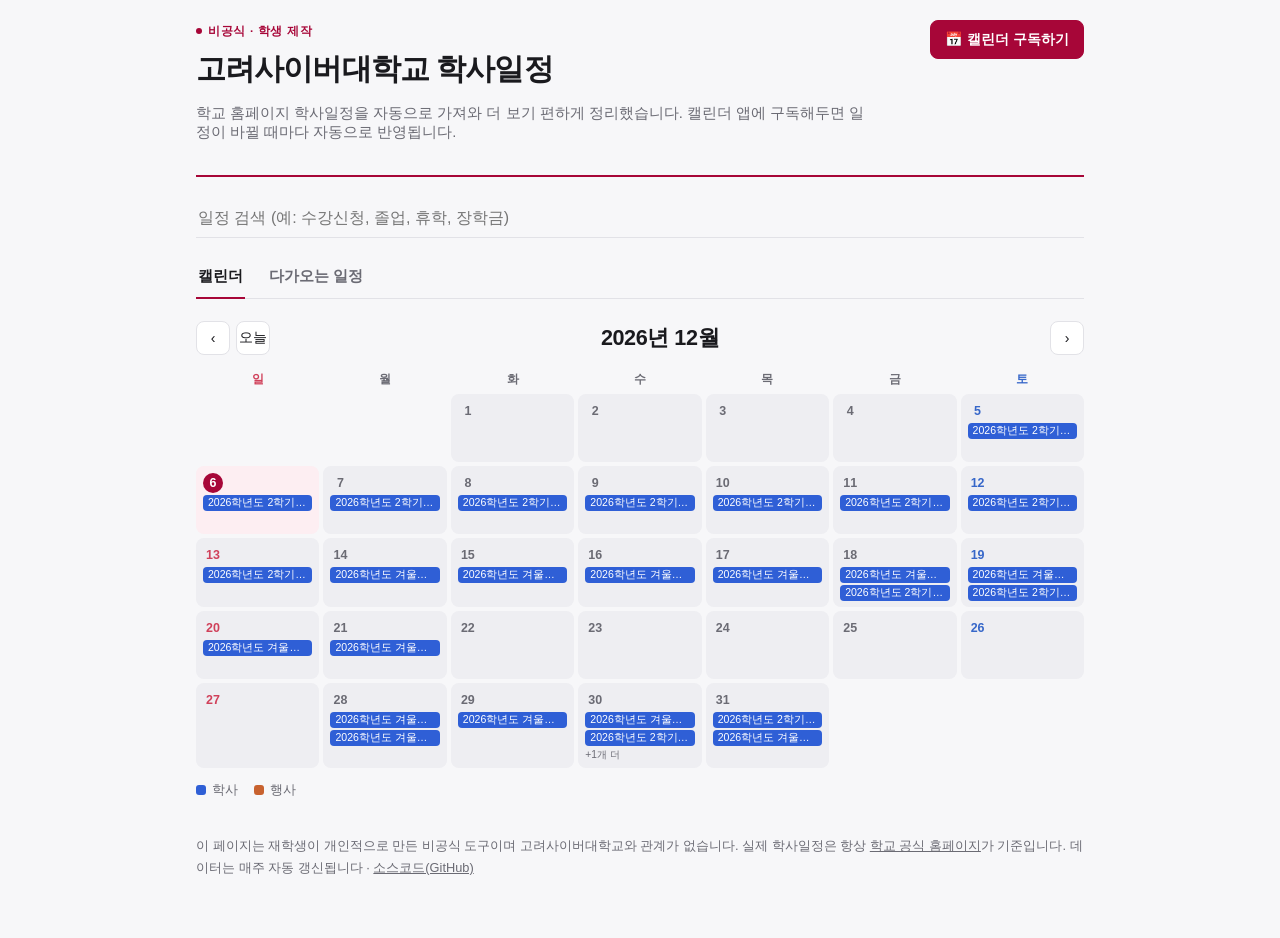
==== docs/index.html @ d51d397a "모바일에서 태그가 화면 밖으로 잘리던 문제 수정, 갱신 주기 주 1회로 목록 행이 nowrap flex라 좁은 화면에서 태그가 잘려나갔다. 좁은 화면에서는 [날짜 ... 태그] /" ====
<!DOCTYPE html>
<html lang="ko">
<head>
<meta charset="UTF-8">
<meta name="viewport" content="width=device-width, initial-scale=1.0">
<meta name="description" content="고려사이버대학교 학사일정을 한눈에 보고, 캘린더 앱으로 구독하는 비공식 페이지">
<title>KCU 학사일정 (비공식)</title>
<style>
  :root {
    color-scheme: light dark;
    --bg: #f7f7f9;
    --surface: #ffffff;
    --surface-2: #eeeef2;
    --border: #e2e2e7;
    --text: #1a1a1e;
    --text-muted: #6b6b74;
    --accent: #a70638;
    --accent-contrast: #ffffff;
    --today-bg: #fdeef2;
    --type-academic: #2f5fd6;
    --type-event: #c8622f;
    --sun: #d0405a;
    --sat: #3767c9;
  }
  @media (prefers-color-scheme: dark) {
    :root {
      --bg: #131317;
      --surface: #1c1c22;
      --surface-2: #23232b;
      --border: #33333d;
      --text: #eceef2;
      --text-muted: #9b9ba5;
      --accent: #ff5f86;
      --accent-contrast: #1a1a1e;
      --today-bg: #3a1c26;
      --type-academic: #7fa4ff;
      --type-event: #ffa06a;
      --sun: #ff7d95;
      --sat: #7ea6ff;
    }
  }
  * { box-sizing: border-box; }
  body {
    margin: 0;
    font-family: -apple-system, BlinkMacSystemFont, "Apple SD Gothic Neo", "Malgun Gothic", sans-serif;
    background: var(--bg);
    color: var(--text);
    -webkit-font-smoothing: antialiased;
  }
  .wrap { max-width: 920px; margin: 0 auto; padding: 20px 16px 60px; }

  header.top {
    display: flex;
    align-items: flex-start;
    justify-content: space-between;
    gap: 16px;
    flex-wrap: wrap;
    margin-bottom: 22px;
    padding-bottom: 18px;
    border-bottom: 2px solid var(--accent);
  }
  .title-block h1 { font-size: 1.85rem; font-weight: 800; letter-spacing: -0.03em; margin: 0 0 6px; }
  .badge {
    display: inline-flex;
    align-items: center;
    gap: 6px;
    font-size: 0.72rem;
    font-weight: 700;
    letter-spacing: 0.06em;
    text-transform: uppercase;
    color: var(--accent);
    margin-bottom: 10px;
  }
  .badge::before { content: ""; width: 6px; height: 6px; border-radius: 50%; background: var(--accent); }
  .lead { color: var(--text-muted); font-size: 0.92rem; max-width: 46em; }

  button { font: inherit; cursor: pointer; }
  .btn {
    border: 1px solid var(--border);
    background: var(--surface);
    color: var(--text);
    padding: 9px 14px;
    border-radius: 8px;
    font-size: 0.88rem;
    white-space: nowrap;
  }
  .btn:hover { background: var(--surface-2); }
  .btn.primary {
    background: var(--accent);
    border-color: var(--accent);
    color: var(--accent-contrast);
    font-weight: 600;
  }

  .search { margin: 20px 0 0; }
  .search input {
    width: 100%;
    padding: 10px 2px;
    border: none;
    border-bottom: 1px solid var(--border);
    background: transparent;
    color: var(--text);
    font-size: 1rem;
    border-radius: 0;
  }
  .search input:focus { outline: none; border-bottom-color: var(--accent); }

  .tabbar {
    display: flex;
    gap: 22px;
    border-bottom: 1px solid var(--border);
    margin-top: 18px;
  }
  .tab {
    appearance: none;
    border: none;
    background: none;
    padding: 11px 2px;
    margin-bottom: -1px;
    font-size: 0.94rem;
    font-weight: 700;
    color: var(--text-muted);
    border-bottom: 2px solid transparent;
  }
  .tab:hover { color: var(--text); }
  .tab.active { color: var(--text); border-bottom-color: var(--accent); }

  .view { display: none; padding-top: 22px; }
  .view.active { display: block; }
  .view-status { font-size: 0.82rem; color: var(--text-muted); margin: 0 0 10px; }

  .event-list { list-style: none; margin: 0; padding: 0; }
  .event-list li {
    display: flex;
    flex-wrap: wrap;
    align-items: baseline;
    gap: 4px 10px;
    padding: 11px 4px;
    border-bottom: 1px solid var(--border);
    cursor: pointer;
  }
  .event-list li:last-child { border-bottom: none; }
  .event-list li:hover { background: var(--surface-2); }
  .event-list .date { flex: 0 0 auto; font-size: 0.8rem; color: var(--text-muted); min-width: 7.5em; }
  .event-list .subject { flex: 1 1 160px; min-width: 0; font-size: 0.92rem; word-break: keep-all; overflow-wrap: break-word; }
  .tag {
    flex: 0 0 auto;
    font-size: 0.72rem;
    padding: 2px 7px;
    border-radius: 999px;
    font-weight: 600;
    color: #fff;
  }
  .tag.academic { background: var(--type-academic); }
  .tag.event { background: var(--type-event); }
  .empty-msg, .status-msg { color: var(--text-muted); font-size: 0.88rem; padding: 8px 4px; }
  .status-msg { text-align: center; padding: 30px 10px; }

  .cal-head { display: flex; flex-wrap: wrap; gap: 8px; align-items: center; justify-content: space-between; margin-bottom: 16px; }
  .cal-head .month-label { font-size: 1.35rem; font-weight: 800; letter-spacing: -0.02em; text-align: center; }
  .cal-nav { display: flex; gap: 6px; align-items: center; }
  .cal-nav button { width: 34px; height: 34px; border-radius: 8px; display: inline-flex; align-items: center; justify-content: center; padding: 0; }

  .weekday-row, .cal-grid { display: grid; grid-template-columns: repeat(7, 1fr); gap: 4px; }
  .weekday-row div { text-align: center; font-size: 0.76rem; color: var(--text-muted); padding-bottom: 6px; font-weight: 600; }
  .weekday-row div.sun { color: var(--sun); }
  .weekday-row div.sat { color: var(--sat); }

  .day-cell {
    min-height: 68px;
    border-radius: 8px;
    padding: 5px 5px 4px;
    background: var(--surface-2);
    border: 2px solid transparent;
    display: flex;
    flex-direction: column;
    gap: 2px;
    overflow: hidden;
  }
  .day-cell.empty { background: transparent; }
  .day-cell.has-events { cursor: pointer; }
  .day-cell.has-events:hover { border-color: var(--accent); }
  .day-cell.today { background: var(--today-bg); }
  .day-num {
    width: 20px; height: 20px;
    display: flex; align-items: center; justify-content: center;
    border-radius: 50%;
    font-size: 0.78rem; font-weight: 600; color: var(--text-muted);
  }
  .day-cell.sun .day-num { color: var(--sun); }
  .day-cell.sat .day-num { color: var(--sat); }
  .day-cell.today .day-num { background: var(--accent); color: var(--accent-contrast); font-weight: 700; }
  .chip {
    font-size: 0.66rem;
    padding: 1px 5px;
    border-radius: 4px;
    color: #fff;
    white-space: nowrap;
    overflow: hidden;
    text-overflow: ellipsis;
  }
  .chip.academic { background: var(--type-academic); }
  .chip.event { background: var(--type-event); }
  .more-chip { font-size: 0.64rem; color: var(--text-muted); }

  .legend { display: flex; gap: 16px; margin-top: 14px; font-size: 0.8rem; color: var(--text-muted); flex-wrap: wrap; }
  .legend span { display: inline-flex; align-items: center; gap: 6px; }
  .legend i { width: 10px; height: 10px; border-radius: 3px; display: inline-block; }
  .legend i.academic { background: var(--type-academic); }
  .legend i.event { background: var(--type-event); }

  dialog {
    border: none;
    border-radius: 14px;
    padding: 0;
    max-width: 420px;
    width: 90vw;
    background: var(--surface);
    color: var(--text);
    box-shadow: 0 8px 30px rgba(0,0,0,0.3);
  }
  dialog::backdrop { background: rgba(0,0,0,0.5); }
  dialog#subscribe-dialog { max-width: 480px; }
  .modal-inner { padding: 22px; position: relative; max-height: 80vh; overflow-y: auto; }
  .modal-inner h3 { margin: 0 0 12px; font-size: 1.1rem; padding-right: 20px; }
  .modal-close { position: absolute; top: 16px; right: 16px; background: none; border: none; font-size: 1.2rem; color: var(--text-muted); line-height: 1; }
  .modal-event { padding: 10px 0; border-top: 1px solid var(--border); }
  .modal-event:first-of-type { border-top: none; padding-top: 0; }
  .modal-event .subject { font-size: 0.95rem; margin: 6px 0 4px; }
  .modal-event .meta { font-size: 0.78rem; color: var(--text-muted); }

  .modal-inner code {
    display: block;
    background: var(--surface-2);
    padding: 8px 10px;
    border-radius: 6px;
    font-size: 0.82rem;
    word-break: break-all;
    margin: 10px 0;
  }
  .sub-method { margin-top: 16px; padding-top: 14px; border-top: 1px solid var(--border); }
  .sub-method h4 { margin: 0 0 4px; font-size: 0.86rem; }
  .sub-method p { margin: 0; font-size: 0.82rem; color: var(--text-muted); line-height: 1.6; }
  .sub-method .tip { font-size: 0.76rem; color: var(--text-muted); margin-top: 4px; }

  footer.foot { margin-top: 36px; font-size: 0.8rem; color: var(--text-muted); line-height: 1.7; }
  footer.foot a { color: inherit; }

  @media (max-width: 480px) {
    .day-cell { min-height: 54px; }
    .chip { display: none; }
    .more-chip { display: none; }
    .day-cell.has-events { align-items: center; }
    .day-cell.has-events::after {
      content: "";
      width: 5px; height: 5px; border-radius: 50%;
      background: var(--accent);
      margin-top: 2px;
    }
    .tabbar { gap: 16px; }

    /* 좁은 화면에서는 [날짜 ... 태그] / [제목] 두 줄로 나눈다 */
    .event-list li { align-items: center; gap: 5px 8px; padding: 12px 4px; }
    .event-list .date { order: 1; min-width: 0; }
    .event-list .tag { order: 2; margin-left: auto; }
    .event-list .subject { order: 3; flex: 1 1 100%; }
  }
</style>
</head>
<body>
<div class="wrap">
  <header class="top">
    <div class="title-block">
      <span class="badge">비공식 · 학생 제작</span>
      <h1>고려사이버대학교 학사일정</h1>
      <p class="lead">학교 홈페이지 학사일정을 자동으로 가져와 더 보기 편하게 정리했습니다. 캘린더 앱에 구독해두면 일정이 바뀔 때마다 자동으로 반영됩니다.</p>
    </div>
    <div>
      <button class="btn primary" id="subscribe-toggle">📅 캘린더 구독하기</button>
    </div>
  </header>

  <div class="search">
    <input type="text" id="search-input" placeholder="일정 검색 (예: 수강신청, 졸업, 휴학, 장학금)" autocomplete="off">
  </div>

  <div class="tabbar" role="tablist">
    <button class="tab active" id="tab-calendar" role="tab" aria-selected="true">캘린더</button>
    <button class="tab" id="tab-list" role="tab" aria-selected="false">다가오는 일정</button>
  </div>

  <section class="view active" id="view-calendar" role="tabpanel">
    <div class="cal-head">
      <div class="cal-nav">
        <button class="btn" id="prev-month" aria-label="이전 달">‹</button>
        <button class="btn" id="today-btn">오늘</button>
      </div>
      <div class="month-label" id="month-label"></div>
      <div class="cal-nav">
        <button class="btn" id="next-month" aria-label="다음 달">›</button>
      </div>
    </div>
    <div class="weekday-row">
      <div class="sun">일</div><div>월</div><div>화</div><div>수</div><div>목</div><div>금</div><div class="sat">토</div>
    </div>
    <div class="cal-grid" id="cal-grid"></div>
    <div class="legend">
      <span><i class="academic"></i>학사</span>
      <span><i class="event"></i>행사</span>
    </div>
  </section>

  <section class="view" id="view-list" role="tabpanel">
    <p class="view-status" id="list-title">다가오는 일정</p>
    <ul class="event-list" id="event-list"></ul>
  </section>

  <footer class="foot">
    이 페이지는 재학생이 개인적으로 만든 비공식 도구이며 고려사이버대학교와 관계가 없습니다.
    실제 학사일정은 항상 <a href="https://www.cuk.edu/cms/FrCon/index.do?MENU_ID=590" target="_blank" rel="noopener">학교 공식 홈페이지</a>가 기준입니다.
    데이터는 매주 자동 갱신됩니다 · <a href="https://github.com/KCU-Hub/kcu-schedule" target="_blank" rel="noopener">소스코드(GitHub)</a>
  </footer>
</div>

<dialog id="day-modal">
  <div class="modal-inner">
    <button class="modal-close" id="modal-close" aria-label="닫기">✕</button>
    <h3 id="modal-date"></h3>
    <div id="modal-events"></div>
  </div>
</dialog>

<dialog id="subscribe-dialog">
  <div class="modal-inner">
    <button class="modal-close" id="subscribe-close" aria-label="닫기">✕</button>
    <h3>캘린더 구독</h3>
    <code id="ics-url">https://kcu-hub.github.io/kcu-schedule/kcu-schedule.ics</code>
    <button class="btn" id="copy-btn">URL 복사</button>

    <div class="sub-method">
      <h4>가장 확실한 방법 (안드로이드 포함 모든 기기)</h4>
      <p>PC 브라우저에서 calendar.google.com 접속 → 왼쪽 "다른 캘린더" 옆 + 버튼 → "URL로 추가" → 위 URL 붙여넣기.</p>
      <p class="tip">안드로이드 구글 캘린더 앱에는 URL 추가 기능이 없어서, 이렇게 웹에서 한 번 추가해두면 같은 구글 계정으로 로그인된 폰 앱에 자동으로 동기화됩니다.</p>
    </div>
    <div class="sub-method">
      <h4>아이폰 · 아이패드 · 맥 (Apple 캘린더)</h4>
      <p>설정 앱 → 캘린더 → 계정 → 계정 추가 → 기타 → 구독 캘린더 추가 → 위 URL 입력.
      (Mac은 캘린더 앱 → 파일 → 새로운 캘린더 구독)</p>
    </div>
    <div class="sub-method">
      <h4>윈도우 · 아웃룩</h4>
      <p>Outlook(웹 또는 앱) → 캘린더 추가 → "인터넷에서 구독" → 위 URL 입력.</p>
    </div>
  </div>
</dialog>

<script>
(function () {
  'use strict';

  const TYPE_CLASS = { R0201: 'academic', R0203: 'event' };
  const state = { events: [], viewYear: null, viewMonth: null, activeTab: 'calendar' }; // viewMonth: 0-based

  const pad2 = (n) => String(n).padStart(2, '0');
  const todayISO = () => {
    const d = new Date();
    return `${d.getFullYear()}-${pad2(d.getMonth() + 1)}-${pad2(d.getDate())}`;
  };
  const parseISO = (s) => {
    const [y, m, d] = s.split('-').map(Number);
    return new Date(y, m - 1, d);
  };
  const fmtISO = (d) => `${d.getFullYear()}-${pad2(d.getMonth() + 1)}-${pad2(d.getDate())}`;
  const fmtDateKR = (iso) => iso.split('-').join('.');
  const fmtRangeKR = (ev) => ev.start === ev.end ? fmtDateKR(ev.start) : `${fmtDateKR(ev.start)} ~ ${fmtDateKR(ev.end)}`;
  const fmtDateFull = (d) => {
    const days = ['일', '월', '화', '수', '목', '금', '토'];
    return `${d.getFullYear()}년 ${d.getMonth() + 1}월 ${d.getDate()}일 (${days[d.getDay()]})`;
  };
  const escapeHTML = (s) => {
    const div = document.createElement('div');
    div.textContent = s;
    return div.innerHTML;
  };
  const eventsOn = (iso) => state.events.filter((e) => e.start <= iso && iso <= e.end);

  function switchTab(name) {
    state.activeTab = name;
    document.getElementById('tab-calendar').classList.toggle('active', name === 'calendar');
    document.getElementById('tab-calendar').setAttribute('aria-selected', String(name === 'calendar'));
    document.getElementById('tab-list').classList.toggle('active', name === 'list');
    document.getElementById('tab-list').setAttribute('aria-selected', String(name === 'list'));
    document.getElementById('view-calendar').classList.toggle('active', name === 'calendar');
    document.getElementById('view-list').classList.toggle('active', name === 'list');
  }

  function renderList(items, emptyText) {
    const ul = document.getElementById('event-list');
    ul.innerHTML = '';
    if (!items.length) {
      const li = document.createElement('li');
      li.className = 'empty-msg';
      li.textContent = emptyText;
      ul.appendChild(li);
      return;
    }
    items.forEach((ev) => {
      const li = document.createElement('li');
      li.innerHTML = `
        <span class="date">${fmtRangeKR(ev)}</span>
        <span class="subject">${escapeHTML(ev.subject)}</span>
        <span class="tag ${TYPE_CLASS[ev.type] || 'academic'}">${escapeHTML(ev.type_label || ev.type)}</span>`;
      li.addEventListener('click', () => goToDate(ev.start));
      ul.appendChild(li);
    });
  }

  function updateListView() {
    const q = document.getElementById('search-input').value.trim();
    const title = document.getElementById('list-title');
    if (q) {
      const matched = state.events
        .filter((e) => e.subject.includes(q))
        .sort((a, b) => (a.start < b.start ? -1 : 1));
      title.textContent = `검색 결과 (${matched.length}건)`;
      renderList(matched, '검색 결과가 없습니다.');
    } else {
      const today = todayISO();
      const upcoming = state.events
        .filter((e) => e.end >= today)
        .sort((a, b) => (a.start < b.start ? -1 : 1));
      title.textContent = `다가오는 일정 (${upcoming.length}건)`;
      renderList(upcoming, '예정된 일정이 없습니다.');
    }
  }

  function renderCalendar() {
    const y = state.viewYear, m = state.viewMonth;
    document.getElementById('month-label').textContent = `${y}년 ${m + 1}월`;

    const firstWeekday = new Date(y, m, 1).getDay();
    const daysInMonth = new Date(y, m + 1, 0).getDate();
    const today = todayISO();

    const grid = document.getElementById('cal-grid');
    grid.innerHTML = '';

    for (let i = 0; i < firstWeekday; i++) {
      const blank = document.createElement('div');
      blank.className = 'day-cell empty';
      grid.appendChild(blank);
    }

    for (let d = 1; d <= daysInMonth; d++) {
      const cellDate = new Date(y, m, d);
      const iso = fmtISO(cellDate);
      const dow = cellDate.getDay();
      const dayEvents = eventsOn(iso);

      const cell = document.createElement('div');
      cell.className = [
        'day-cell',
        dow === 0 ? 'sun' : '',
        dow === 6 ? 'sat' : '',
        iso === today ? 'today' : '',
        dayEvents.length ? 'has-events' : '',
      ].filter(Boolean).join(' ');

      const num = document.createElement('div');
      num.className = 'day-num';
      num.textContent = String(d);
      cell.appendChild(num);

      dayEvents.slice(0, 2).forEach((ev) => {
        const chip = document.createElement('div');
        chip.className = `chip ${TYPE_CLASS[ev.type] || 'academic'}`;
        chip.textContent = ev.subject;
        cell.appendChild(chip);
      });
      if (dayEvents.length > 2) {
        const more = document.createElement('div');
        more.className = 'more-chip';
        more.textContent = `+${dayEvents.length - 2}개 더`;
        cell.appendChild(more);
      }

      if (dayEvents.length) {
        cell.tabIndex = 0;
        cell.setAttribute('role', 'button');
        cell.setAttribute('aria-label', `${d}일, 일정 ${dayEvents.length}건`);
        const openThis = () => openDayModal(iso, dayEvents);
        cell.addEventListener('click', openThis);
        cell.addEventListener('keydown', (e) => {
          if (e.key === 'Enter' || e.key === ' ') { e.preventDefault(); openThis(); }
        });
      }

      grid.appendChild(cell);
    }
  }

  function openDayModal(iso, dayEvents) {
    const modal = document.getElementById('day-modal');
    document.getElementById('modal-date').textContent = fmtDateFull(parseISO(iso));
    const container = document.getElementById('modal-events');
    container.innerHTML = '';
    dayEvents.forEach((ev) => {
      const div = document.createElement('div');
      div.className = 'modal-event';
      div.innerHTML = `
        <span class="tag ${TYPE_CLASS[ev.type] || 'academic'}">${escapeHTML(ev.type_label || ev.type)}</span>
        <div class="subject">${escapeHTML(ev.subject)}</div>
        <div class="meta">${fmtRangeKR(ev)}${ev.dept ? ' · ' + escapeHTML(ev.dept) : ''}</div>`;
      container.appendChild(div);
    });
    if (typeof modal.showModal === 'function') modal.showModal();
  }

  function goToDate(iso) {
    const d = parseISO(iso);
    state.viewYear = d.getFullYear();
    state.viewMonth = d.getMonth();
    switchTab('calendar');
    renderCalendar();
    const dayEvents = eventsOn(iso);
    if (dayEvents.length) openDayModal(iso, dayEvents);
  }

  function initTabs() {
    document.getElementById('tab-calendar').addEventListener('click', () => switchTab('calendar'));
    document.getElementById('tab-list').addEventListener('click', () => switchTab('list'));
  }

  function initCalendarNav() {
    document.getElementById('prev-month').addEventListener('click', () => {
      state.viewMonth--;
      if (state.viewMonth < 0) { state.viewMonth = 11; state.viewYear--; }
      renderCalendar();
    });
    document.getElementById('next-month').addEventListener('click', () => {
      state.viewMonth++;
      if (state.viewMonth > 11) { state.viewMonth = 0; state.viewYear++; }
      renderCalendar();
    });
    document.getElementById('today-btn').addEventListener('click', () => {
      const d = new Date();
      state.viewYear = d.getFullYear();
      state.viewMonth = d.getMonth();
      renderCalendar();
    });
    document.getElementById('modal-close').addEventListener('click', () => {
      document.getElementById('day-modal').close();
    });
    document.getElementById('day-modal').addEventListener('click', (e) => {
      if (e.target.id === 'day-modal') e.target.close();
    });
  }

  function initSubscribeDialog() {
    const dialog = document.getElementById('subscribe-dialog');
    document.getElementById('subscribe-toggle').addEventListener('click', () => {
      if (typeof dialog.showModal === 'function') dialog.showModal();
    });
    document.getElementById('subscribe-close').addEventListener('click', () => dialog.close());
    dialog.addEventListener('click', (e) => {
      if (e.target.id === 'subscribe-dialog') dialog.close();
    });
    document.getElementById('copy-btn').addEventListener('click', () => {
      const url = document.getElementById('ics-url').textContent;
      navigator.clipboard.writeText(url).then(() => {
        const btn = document.getElementById('copy-btn');
        const original = btn.textContent;
        btn.textContent = '복사됨!';
        setTimeout(() => { btn.textContent = original; }, 1500);
      });
    });
  }

  async function init() {
    initTabs();
    initCalendarNav();
    initSubscribeDialog();
    document.getElementById('search-input').addEventListener('input', () => {
      updateListView();
      if (document.getElementById('search-input').value.trim()) switchTab('list');
    });

    const now = new Date();
    state.viewYear = now.getFullYear();
    state.viewMonth = now.getMonth();

    try {
      const res = await fetch('kcu-schedule.json', { cache: 'no-store' });
      if (!res.ok) throw new Error(`HTTP ${res.status}`);
      const data = await res.json();
      state.events = data.events || [];
    } catch (err) {
      document.getElementById('event-list').innerHTML =
        '<li class="status-msg">일정을 불러오지 못했습니다. 잠시 후 다시 시도해주세요.</li>';
      console.error(err);
      renderCalendar();
      return;
    }

    updateListView();
    renderCalendar();
  }

  init();
})();
</script>
</body>
</html>
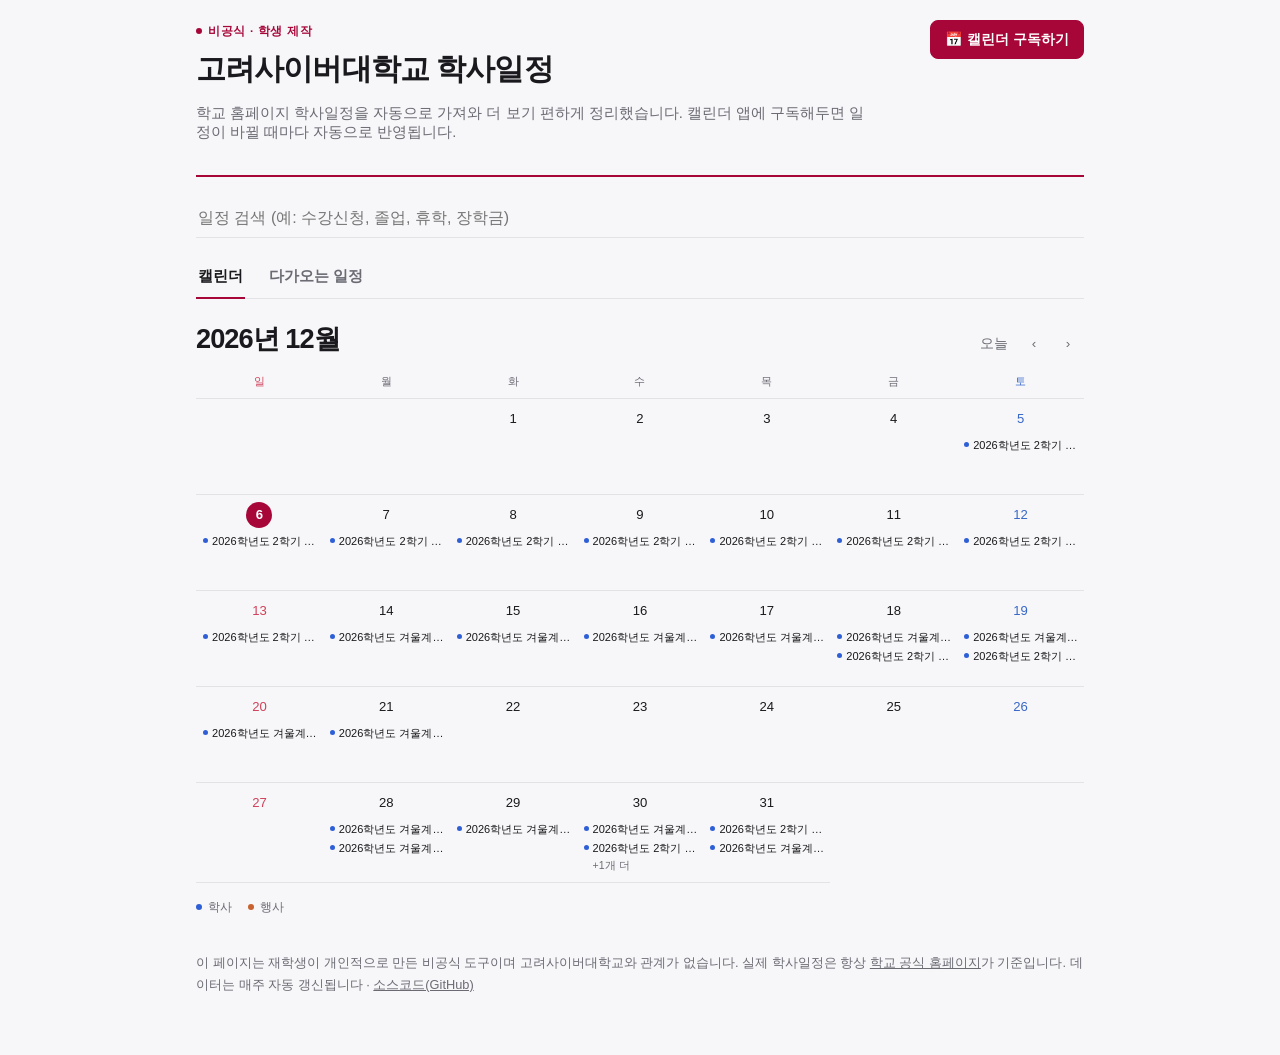
==== commit d945c42d: "캘린더를 박스 그리드에서 실선·여백 중심으로 다시 짬 날짜마다 회색 배경 + 둥근 모서리 + 간격이 들어가 격자가 35개의 개별 칩처럼 보였고, 일정은 흰 글씨 색 알약이라 시선이" ====
--- a/docs/index.html
+++ b/docs/index.html
@@ -146,66 +146,94 @@
   .tag {
     flex: 0 0 auto;
     font-size: 0.72rem;
-    padding: 2px 7px;
-    border-radius: 999px;
     font-weight: 600;
-    color: #fff;
-  }
-  .tag.academic { background: var(--type-academic); }
-  .tag.event { background: var(--type-event); }
+    color: var(--type-academic);
+  }
+  .tag.event { color: var(--type-event); }
   .empty-msg, .status-msg { color: var(--text-muted); font-size: 0.88rem; padding: 8px 4px; }
   .status-msg { text-align: center; padding: 30px 10px; }
 
-  .cal-head { display: flex; flex-wrap: wrap; gap: 8px; align-items: center; justify-content: space-between; margin-bottom: 16px; }
-  .cal-head .month-label { font-size: 1.35rem; font-weight: 800; letter-spacing: -0.02em; text-align: center; }
-  .cal-nav { display: flex; gap: 6px; align-items: center; }
-  .cal-nav button { width: 34px; height: 34px; border-radius: 8px; display: inline-flex; align-items: center; justify-content: center; padding: 0; }
-
-  .weekday-row, .cal-grid { display: grid; grid-template-columns: repeat(7, 1fr); gap: 4px; }
-  .weekday-row div { text-align: center; font-size: 0.76rem; color: var(--text-muted); padding-bottom: 6px; font-weight: 600; }
+  .cal-head { display: flex; flex-wrap: wrap; gap: 10px; align-items: baseline; justify-content: space-between; margin-bottom: 14px; }
+  .cal-head .month-label { font-size: 1.7rem; font-weight: 700; letter-spacing: -0.035em; }
+  .cal-nav { display: flex; gap: 2px; align-items: center; }
+  .cal-nav .btn {
+    border: none;
+    background: none;
+    color: var(--text-muted);
+    min-width: 32px;
+    height: 32px;
+    padding: 0 8px;
+    border-radius: 6px;
+    font-size: 0.85rem;
+  }
+  .cal-nav .btn:hover { background: var(--surface-2); color: var(--text); }
+
+  .weekday-row, .cal-grid { display: grid; grid-template-columns: repeat(7, 1fr); }
+  .weekday-row div {
+    text-align: center;
+    font-size: 0.7rem;
+    font-weight: 500;
+    color: var(--text-muted);
+    padding-bottom: 9px;
+  }
   .weekday-row div.sun { color: var(--sun); }
   .weekday-row div.sat { color: var(--sat); }
-
+  .cal-grid { border-top: 1px solid var(--border); }
+
+  /* 셀 배경·둥근모서리·간격 없이 얇은 실선만으로 격자를 만든다 */
   .day-cell {
-    min-height: 68px;
-    border-radius: 8px;
-    padding: 5px 5px 4px;
-    background: var(--surface-2);
-    border: 2px solid transparent;
+    min-height: 96px;
+    padding: 7px 5px 9px;
+    background: none;
+    border: none;
+    border-bottom: 1px solid var(--border);
     display: flex;
     flex-direction: column;
-    gap: 2px;
+    align-items: stretch;
+    gap: 3px;
     overflow: hidden;
   }
-  .day-cell.empty { background: transparent; }
   .day-cell.has-events { cursor: pointer; }
-  .day-cell.has-events:hover { border-color: var(--accent); }
-  .day-cell.today { background: var(--today-bg); }
+  .day-cell.has-events:hover { background: var(--surface-2); }
   .day-num {
-    width: 20px; height: 20px;
+    align-self: center;
+    width: 26px; height: 26px;
     display: flex; align-items: center; justify-content: center;
     border-radius: 50%;
-    font-size: 0.78rem; font-weight: 600; color: var(--text-muted);
+    margin-bottom: 2px;
+    font-size: 0.82rem;
+    font-variant-numeric: tabular-nums;
+    color: var(--text);
   }
   .day-cell.sun .day-num { color: var(--sun); }
   .day-cell.sat .day-num { color: var(--sat); }
-  .day-cell.today .day-num { background: var(--accent); color: var(--accent-contrast); font-weight: 700; }
+  .day-cell.today .day-num { background: var(--accent); color: var(--accent-contrast); font-weight: 600; }
+
+  /* 색 알약 대신 작은 점 + 일반 텍스트 */
   .chip {
-    font-size: 0.66rem;
-    padding: 1px 5px;
-    border-radius: 4px;
-    color: #fff;
+    position: relative;
+    padding-left: 11px;
+    font-size: 0.69rem;
+    line-height: 1.45;
+    color: var(--text);
     white-space: nowrap;
     overflow: hidden;
     text-overflow: ellipsis;
   }
-  .chip.academic { background: var(--type-academic); }
-  .chip.event { background: var(--type-event); }
-  .more-chip { font-size: 0.64rem; color: var(--text-muted); }
-
-  .legend { display: flex; gap: 16px; margin-top: 14px; font-size: 0.8rem; color: var(--text-muted); flex-wrap: wrap; }
+  .chip::before {
+    content: "";
+    position: absolute;
+    left: 2px; top: 0.5em;
+    width: 5px; height: 5px;
+    border-radius: 50%;
+  }
+  .chip.academic::before { background: var(--type-academic); }
+  .chip.event::before { background: var(--type-event); }
+  .more-chip { padding-left: 11px; font-size: 0.66rem; color: var(--text-muted); }
+
+  .legend { display: flex; gap: 16px; margin-top: 16px; font-size: 0.76rem; color: var(--text-muted); flex-wrap: wrap; }
   .legend span { display: inline-flex; align-items: center; gap: 6px; }
-  .legend i { width: 10px; height: 10px; border-radius: 3px; display: inline-block; }
+  .legend i { width: 6px; height: 6px; border-radius: 50%; display: inline-block; }
   .legend i.academic { background: var(--type-academic); }
   .legend i.event { background: var(--type-event); }
 
@@ -247,15 +275,17 @@
   footer.foot a { color: inherit; }
 
   @media (max-width: 480px) {
-    .day-cell { min-height: 54px; }
+    /* 좁은 화면에서는 일정 이름 대신 점만 (iOS 캘린더 월 보기와 같은 방식) */
+    .cal-head .month-label { font-size: 1.4rem; }
+    .day-cell { min-height: 60px; padding: 6px 2px 8px; align-items: center; }
+    .day-num { width: 24px; height: 24px; margin-bottom: 0; font-size: 0.8rem; }
     .chip { display: none; }
     .more-chip { display: none; }
-    .day-cell.has-events { align-items: center; }
     .day-cell.has-events::after {
       content: "";
       width: 5px; height: 5px; border-radius: 50%;
       background: var(--accent);
-      margin-top: 2px;
+      margin-top: 3px;
     }
     .tabbar { gap: 16px; }
 
@@ -291,12 +321,10 @@
 
   <section class="view active" id="view-calendar" role="tabpanel">
     <div class="cal-head">
-      <div class="cal-nav">
-        <button class="btn" id="prev-month" aria-label="이전 달">‹</button>
-        <button class="btn" id="today-btn">오늘</button>
-      </div>
       <div class="month-label" id="month-label"></div>
       <div class="cal-nav">
+        <button class="btn" id="today-btn">오늘</button>
+        <button class="btn" id="prev-month" aria-label="이전 달">‹</button>
         <button class="btn" id="next-month" aria-label="다음 달">›</button>
       </div>
     </div>
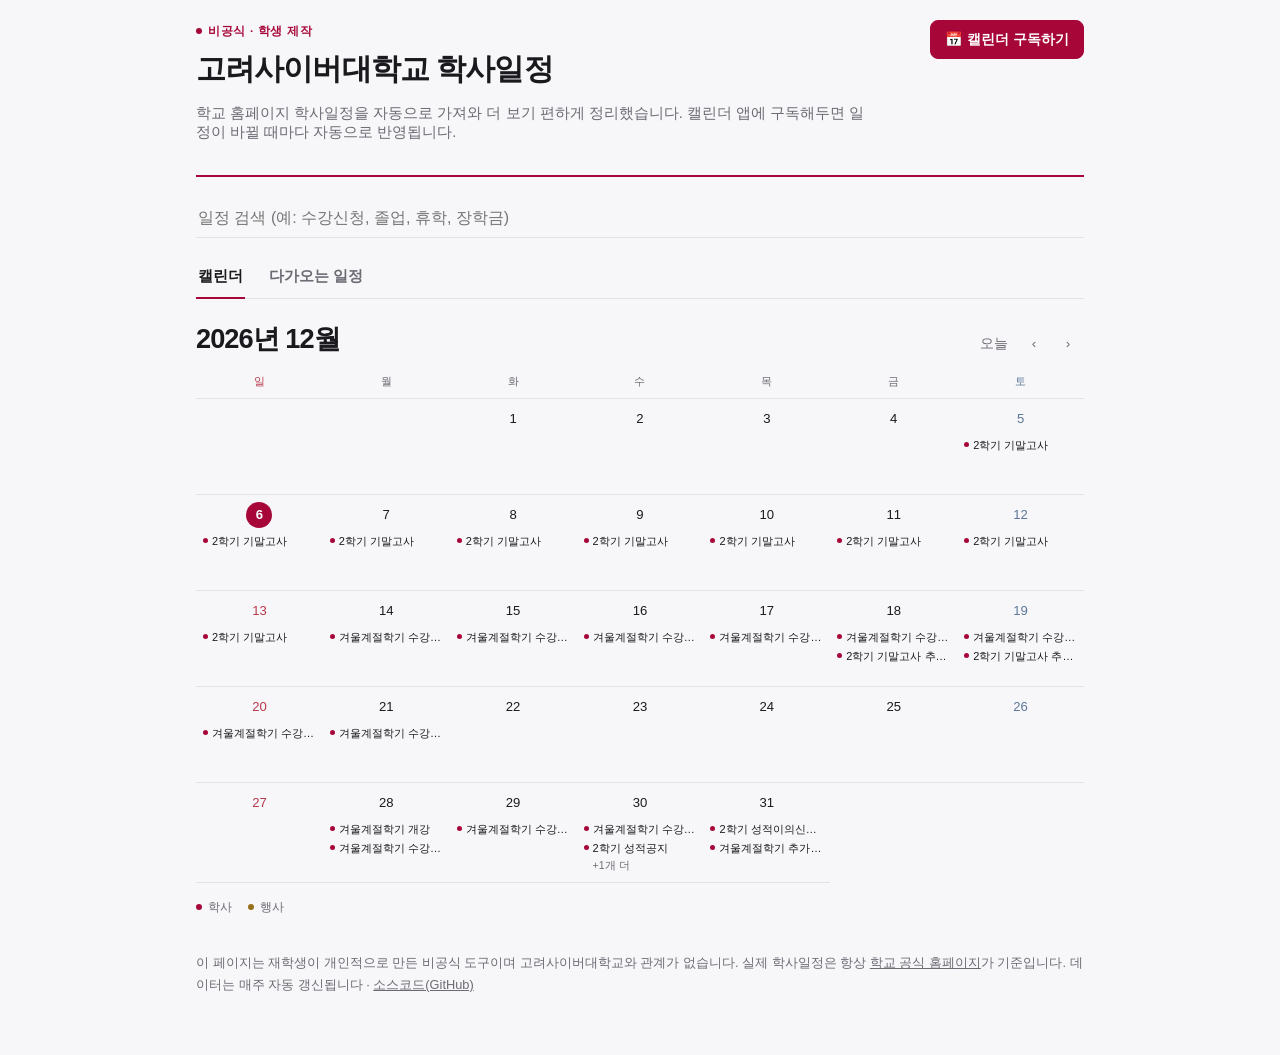
==== commit d66804f2: "캘린더 칸의 일정 이름이 전부 똑같이 잘리던 문제 수정, 색 팔레트 통일 거의 모든 일정 제목이 "2026학년도"·"2026년"으로 시작해서, 좁은 칸에서 앞부분만 보이면 전부 "" ====
--- a/docs/index.html
+++ b/docs/index.html
@@ -14,13 +14,15 @@
     --border: #e2e2e7;
     --text: #1a1a1e;
     --text-muted: #6b6b74;
+    /* 학교 상징색(버건디)을 기준으로 잡고, 행사는 보색이 아니라
+       버건디와 어울리는 골드로 둔다. 색은 이 두 가지 + 주말 표기까지만 쓴다. */
     --accent: #a70638;
     --accent-contrast: #ffffff;
     --today-bg: #fdeef2;
-    --type-academic: #2f5fd6;
-    --type-event: #c8622f;
-    --sun: #d0405a;
-    --sat: #3767c9;
+    --type-academic: #a70638;
+    --type-event: #96701a;
+    --sun: #b8394c;
+    --sat: #5b7699;
   }
   @media (prefers-color-scheme: dark) {
     :root {
@@ -30,13 +32,15 @@
       --border: #33333d;
       --text: #eceef2;
       --text-muted: #9b9ba5;
-      --accent: #ff5f86;
-      --accent-contrast: #1a1a1e;
+      /* 버건디는 어두운 배경에서 읽히도록 밝기를 올리되, 채도를 낮춰
+         형광 핑크로 튀지 않게 한다. 색 역할은 라이트 모드와 동일하게 유지. */
+      --accent: #cd6178;
+      --accent-contrast: #17070c;
       --today-bg: #3a1c26;
-      --type-academic: #7fa4ff;
-      --type-event: #ffa06a;
-      --sun: #ff7d95;
-      --sat: #7ea6ff;
+      --type-academic: #cd6178;
+      --type-event: #c4a057;
+      --sun: #d97f8c;
+      --sat: #8ba4c4;
     }
   }
   * { box-sizing: border-box; }
@@ -405,6 +409,10 @@
     const days = ['일', '월', '화', '수', '목', '금', '토'];
     return `${d.getFullYear()}년 ${d.getMonth() + 1}월 ${d.getDate()}일 (${days[d.getDay()]})`;
   };
+  // 셀 안에서는 폭이 좁아 앞부분만 보이는데, 거의 모든 일정이 "2026학년도"·"2026년"으로
+  // 시작해 그대로 두면 전부 똑같이 잘려 구분이 안 된다. 연도는 달력이 이미 알려주므로 뗀다.
+  const shortLabel = (subject) => subject.replace(/^\s*\d{4}\s*(학년도|년)\s*/, '');
+
   const escapeHTML = (s) => {
     const div = document.createElement('div');
     div.textContent = s;
@@ -502,7 +510,8 @@
       dayEvents.slice(0, 2).forEach((ev) => {
         const chip = document.createElement('div');
         chip.className = `chip ${TYPE_CLASS[ev.type] || 'academic'}`;
-        chip.textContent = ev.subject;
+        chip.textContent = shortLabel(ev.subject);
+        chip.title = ev.subject;
         cell.appendChild(chip);
       });
       if (dayEvents.length > 2) {
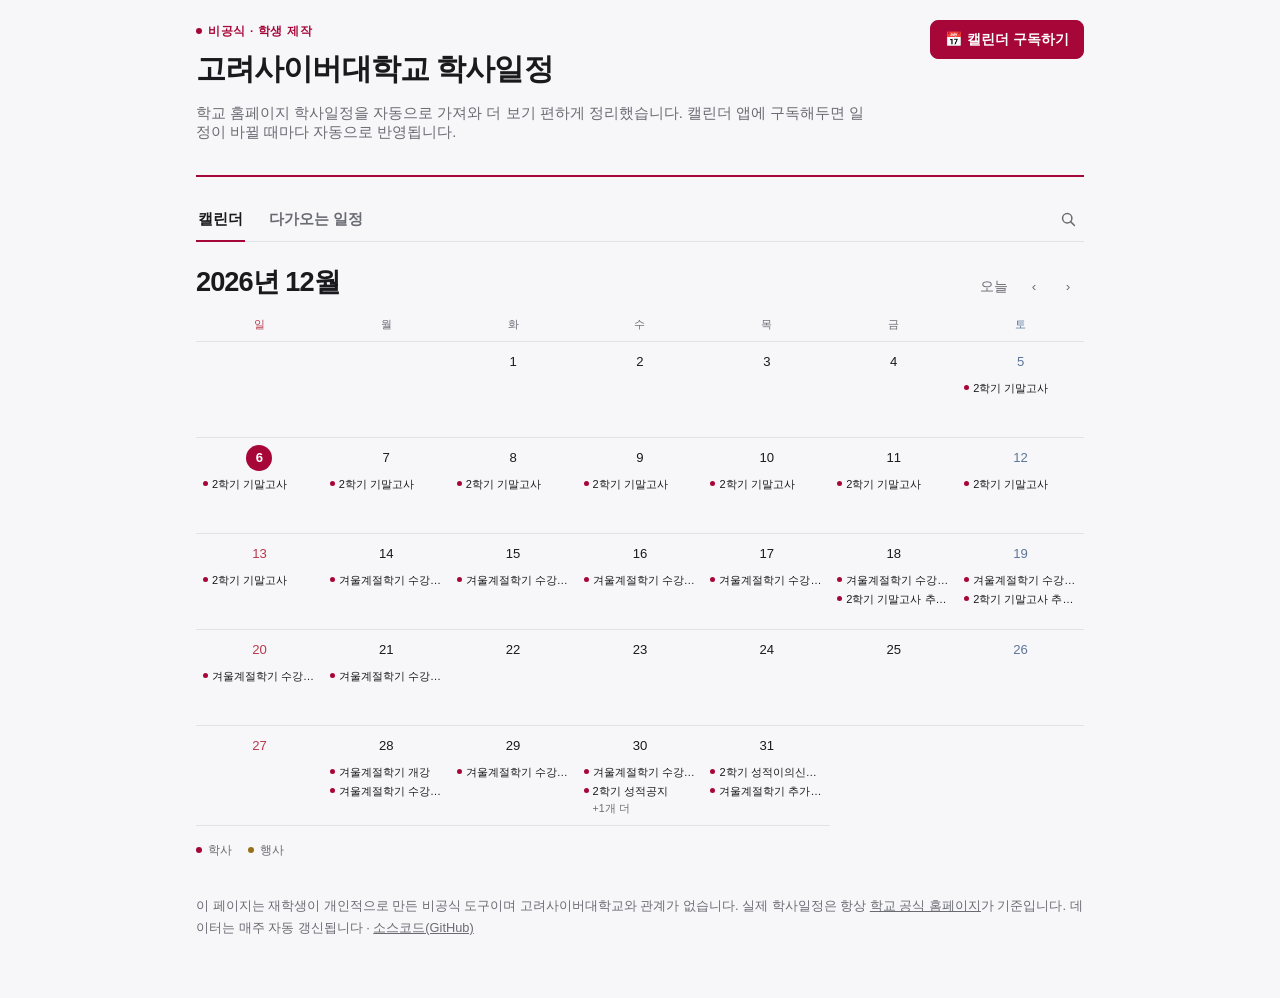
==== commit 549e20a1: "검색을 상시 노출에서 아이콘 토글로 변경 캘린더를 첫 화면에 보이게 해놓고 정작 상시 노출된 검색창이 그 공간을 다시 차지하고 있었다. 검색은 특정 항목을 찾을 때만 쓰므로 탭바 " ====
--- a/docs/index.html
+++ b/docs/index.html
@@ -96,7 +96,8 @@
     font-weight: 600;
   }
 
-  .search { margin: 20px 0 0; }
+  .search { margin: 16px 0 0; }
+  .search[hidden] { display: none; }
   .search input {
     width: 100%;
     padding: 10px 2px;
@@ -111,10 +112,25 @@
 
   .tabbar {
     display: flex;
+    align-items: center;
     gap: 22px;
     border-bottom: 1px solid var(--border);
     margin-top: 18px;
   }
+  .icon-btn {
+    margin-left: auto;
+    display: inline-flex;
+    align-items: center;
+    justify-content: center;
+    width: 32px;
+    height: 32px;
+    border: none;
+    border-radius: 6px;
+    background: none;
+    color: var(--text-muted);
+  }
+  .icon-btn:hover { background: var(--surface-2); color: var(--text); }
+  .icon-btn[aria-expanded="true"] { background: var(--surface-2); color: var(--accent); }
   .tab {
     appearance: none;
     border: none;
@@ -314,13 +330,18 @@
     </div>
   </header>
 
-  <div class="search">
-    <input type="text" id="search-input" placeholder="일정 검색 (예: 수강신청, 졸업, 휴학, 장학금)" autocomplete="off">
-  </div>
-
   <div class="tabbar" role="tablist">
     <button class="tab active" id="tab-calendar" role="tab" aria-selected="true">캘린더</button>
     <button class="tab" id="tab-list" role="tab" aria-selected="false">다가오는 일정</button>
+    <button class="icon-btn" id="search-toggle" aria-label="일정 검색" aria-expanded="false">
+      <svg viewBox="0 0 20 20" width="17" height="17" fill="none" stroke="currentColor" stroke-width="1.8" stroke-linecap="round">
+        <circle cx="8.5" cy="8.5" r="5.5"/><path d="M12.5 12.5 17 17"/>
+      </svg>
+    </button>
+  </div>
+
+  <div class="search" id="search-box" hidden>
+    <input type="text" id="search-input" placeholder="일정 검색 (예: 수강신청, 졸업, 휴학, 장학금)" autocomplete="off">
   </div>
 
   <section class="view active" id="view-calendar" role="tabpanel">
@@ -613,14 +634,37 @@
     });
   }
 
+  function initSearch() {
+    const toggle = document.getElementById('search-toggle');
+    const box = document.getElementById('search-box');
+    const input = document.getElementById('search-input');
+
+    toggle.addEventListener('click', () => {
+      const opening = box.hidden;
+      box.hidden = !opening;
+      toggle.setAttribute('aria-expanded', String(opening));
+      if (opening) {
+        input.focus();
+      } else if (input.value) {
+        input.value = '';
+        updateListView();
+      }
+    });
+
+    input.addEventListener('input', () => {
+      updateListView();
+      if (input.value.trim()) switchTab('list');
+    });
+    input.addEventListener('keydown', (e) => {
+      if (e.key === 'Escape') toggle.click();
+    });
+  }
+
   async function init() {
     initTabs();
     initCalendarNav();
     initSubscribeDialog();
-    document.getElementById('search-input').addEventListener('input', () => {
-      updateListView();
-      if (document.getElementById('search-input').value.trim()) switchTab('list');
-    });
+    initSearch();
 
     const now = new Date();
     state.viewYear = now.getFullYear();
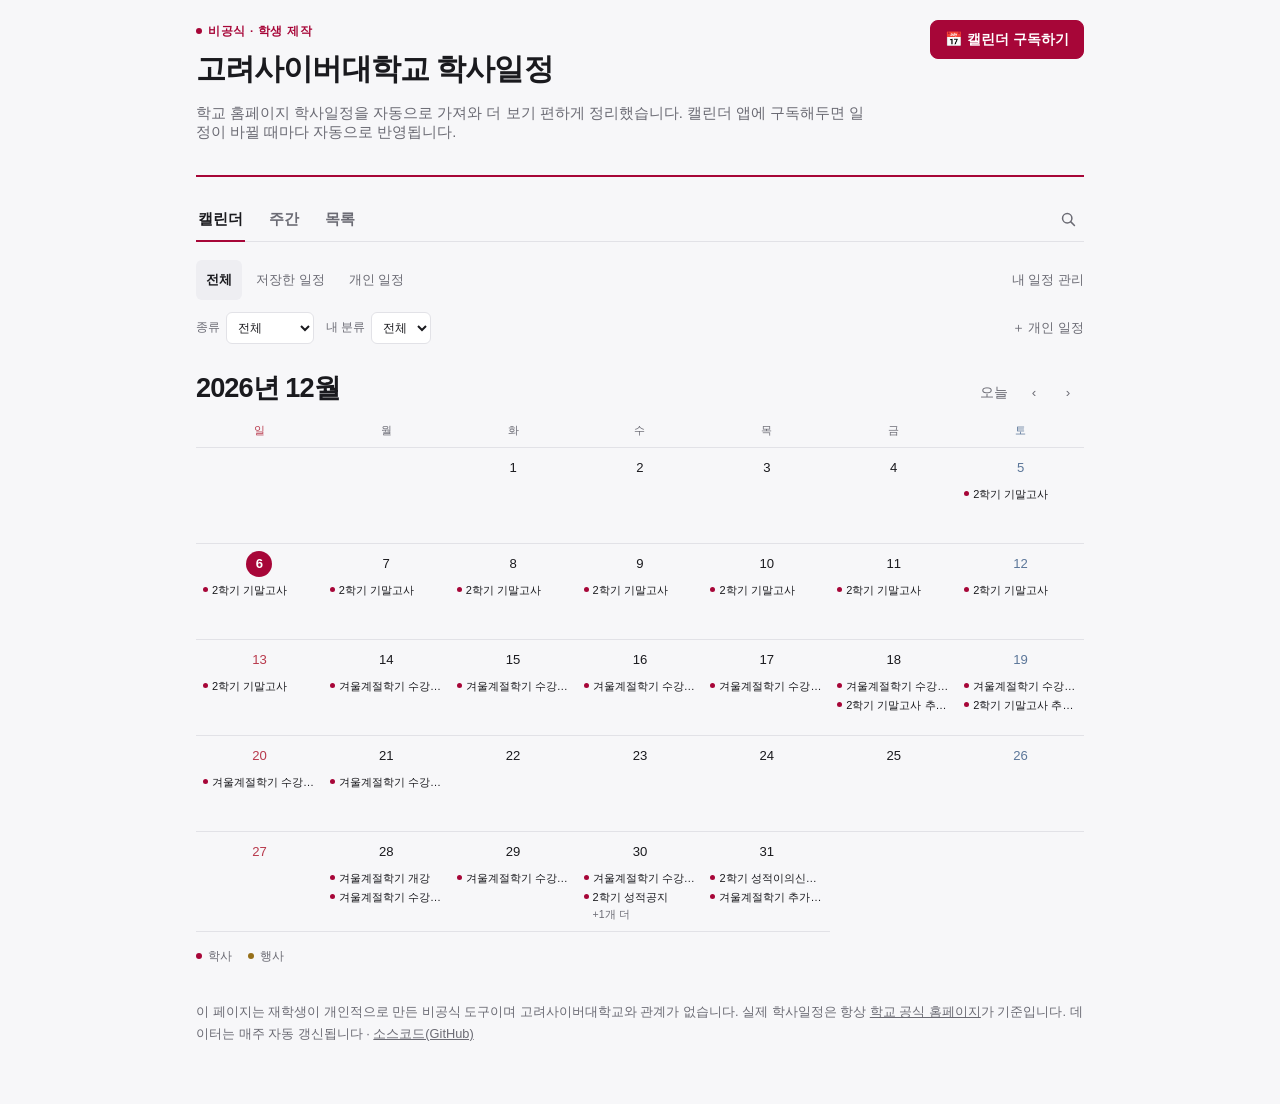
==== commit 51626dae: "feat: bring personal calendar tools to Pages UI" ====
--- a/docs/index.html
+++ b/docs/index.html
@@ -315,7 +315,19 @@
     .event-list .tag { order: 2; margin-left: auto; }
     .event-list .subject { order: 3; flex: 1 1 100%; }
   }
+  .note-marker { display:inline-block; margin-left:6px; font-size:11px; color:var(--accent); font-weight:500; }
+  .note-editor { margin-top:16px; padding-top:14px; border-top:1px solid var(--border); }
+  .note-editor label { display:block; font-size:13px; font-weight:600; margin-bottom:7px; }
+  .note-editor textarea { display:block; box-sizing:border-box; width:100%; min-height:90px; resize:vertical; padding:10px 12px; border:1px solid var(--border); border-radius:8px; background:var(--bg); color:var(--text); font:inherit; font-size:16px; line-height:1.5; }
+  .note-editor textarea:focus-visible { outline:2px solid var(--accent); outline-offset:2px; }
+  .note-help { font-size:12px; line-height:1.5; color:var(--text-muted); margin:8px 0; }
+  .note-actions { display:flex; flex-wrap:wrap; align-items:center; gap:8px; }
+  .note-actions button { min-height:40px; padding:8px 13px; border:1px solid var(--border); border-radius:7px; background:var(--surface); color:var(--text); cursor:pointer; }
+  .note-actions .note-save { background:var(--accent); color:var(--accent-contrast); border-color:var(--accent); }
+  .note-actions button:disabled { opacity:.5; cursor:default; }
+  .note-status { font-size:12px; color:var(--text-muted); }
 </style>
+<link rel="stylesheet" href="features.css">
 </head>
 <body>
 <div class="wrap">
@@ -332,7 +344,8 @@
 
   <div class="tabbar" role="tablist">
     <button class="tab active" id="tab-calendar" role="tab" aria-selected="true">캘린더</button>
-    <button class="tab" id="tab-list" role="tab" aria-selected="false">다가오는 일정</button>
+    <button class="tab" id="tab-week" role="tab" aria-selected="false">주간</button>
+    <button class="tab" id="tab-list" role="tab" aria-selected="false">목록</button>
     <button class="icon-btn" id="search-toggle" aria-label="일정 검색" aria-expanded="false">
       <svg viewBox="0 0 20 20" width="17" height="17" fill="none" stroke="currentColor" stroke-width="1.8" stroke-linecap="round">
         <circle cx="8.5" cy="8.5" r="5.5"/><path d="M12.5 12.5 17 17"/>
@@ -344,6 +357,18 @@
     <input type="text" id="search-input" placeholder="일정 검색 (예: 수강신청, 졸업, 휴학, 장학금)" autocomplete="off">
   </div>
 
+  <div class="feature-toolbar">
+    <div class="scope-controls" aria-label="일정 범위"><button class="scope selected" data-scope="all" aria-pressed="true">전체</button><button class="scope" data-scope="saved" aria-pressed="false">저장한 일정 <span id="saved-count"></span></button><button class="scope" data-scope="personal" aria-pressed="false">개인 일정</button></div>
+    <button class="text-button" id="manage-open">내 일정 관리</button>
+  </div>
+  <div class="filter-controls">
+    <label>종류 <select id="category-filter"><option value="all">전체</option><option value="registration">신청·납부</option><option value="exam">시험</option><option value="holiday">휴일</option><option value="academic">학사</option><option value="notice">성적·공지</option><option value="personal">개인</option></select></label>
+    <label>내 분류 <select id="tag-filter"><option value="">전체</option></select></label>
+    <button class="text-button" id="reset-filters" hidden>초기화</button>
+    <button class="text-button" id="personal-add" data-needs-storage>＋ 개인 일정</button>
+  </div>
+  <p id="storage-status" class="note-help" role="status"></p>
+  <section class="view" id="view-week" role="tabpanel"><div class="cal-head"><div class="month-label" id="week-label"></div><div class="cal-nav"><button class="btn" id="week-today">오늘</button><button class="btn" id="week-prev" aria-label="이전 주">‹</button><button class="btn" id="week-next" aria-label="다음 주">›</button></div></div><div id="week-days"></div></section>
   <section class="view active" id="view-calendar" role="tabpanel">
     <div class="cal-head">
       <div class="month-label" id="month-label"></div>
@@ -364,6 +389,7 @@
   </section>
 
   <section class="view" id="view-list" role="tabpanel">
+    <label class="past-control"><input type="checkbox" id="include-past"> 지난 일정 포함</label>
     <p class="view-status" id="list-title">다가오는 일정</p>
     <ul class="event-list" id="event-list"></ul>
   </section>
@@ -375,6 +401,7 @@
   </footer>
 </div>
 
+<dialog id="feature-dialog" aria-labelledby="feature-title"><div class="modal-inner"><button class="modal-close" id="feature-close" aria-label="닫기">×</button><h3 id="feature-title"></h3><div id="feature-content"></div></div></dialog>
 <dialog id="day-modal">
   <div class="modal-inner">
     <button class="modal-close" id="modal-close" aria-label="닫기">✕</button>
@@ -407,288 +434,6 @@
   </div>
 </dialog>
 
-<script>
-(function () {
-  'use strict';
-
-  const TYPE_CLASS = { R0201: 'academic', R0203: 'event' };
-  const state = { events: [], viewYear: null, viewMonth: null, activeTab: 'calendar' }; // viewMonth: 0-based
-
-  const pad2 = (n) => String(n).padStart(2, '0');
-  const todayISO = () => {
-    const d = new Date();
-    return `${d.getFullYear()}-${pad2(d.getMonth() + 1)}-${pad2(d.getDate())}`;
-  };
-  const parseISO = (s) => {
-    const [y, m, d] = s.split('-').map(Number);
-    return new Date(y, m - 1, d);
-  };
-  const fmtISO = (d) => `${d.getFullYear()}-${pad2(d.getMonth() + 1)}-${pad2(d.getDate())}`;
-  const fmtDateKR = (iso) => iso.split('-').join('.');
-  const fmtRangeKR = (ev) => ev.start === ev.end ? fmtDateKR(ev.start) : `${fmtDateKR(ev.start)} ~ ${fmtDateKR(ev.end)}`;
-  const fmtDateFull = (d) => {
-    const days = ['일', '월', '화', '수', '목', '금', '토'];
-    return `${d.getFullYear()}년 ${d.getMonth() + 1}월 ${d.getDate()}일 (${days[d.getDay()]})`;
-  };
-  // 셀 안에서는 폭이 좁아 앞부분만 보이는데, 거의 모든 일정이 "2026학년도"·"2026년"으로
-  // 시작해 그대로 두면 전부 똑같이 잘려 구분이 안 된다. 연도는 달력이 이미 알려주므로 뗀다.
-  const shortLabel = (subject) => subject.replace(/^\s*\d{4}\s*(학년도|년)\s*/, '');
-
-  const escapeHTML = (s) => {
-    const div = document.createElement('div');
-    div.textContent = s;
-    return div.innerHTML;
-  };
-  const eventsOn = (iso) => state.events.filter((e) => e.start <= iso && iso <= e.end);
-
-  function switchTab(name) {
-    state.activeTab = name;
-    document.getElementById('tab-calendar').classList.toggle('active', name === 'calendar');
-    document.getElementById('tab-calendar').setAttribute('aria-selected', String(name === 'calendar'));
-    document.getElementById('tab-list').classList.toggle('active', name === 'list');
-    document.getElementById('tab-list').setAttribute('aria-selected', String(name === 'list'));
-    document.getElementById('view-calendar').classList.toggle('active', name === 'calendar');
-    document.getElementById('view-list').classList.toggle('active', name === 'list');
-  }
-
-  function renderList(items, emptyText) {
-    const ul = document.getElementById('event-list');
-    ul.innerHTML = '';
-    if (!items.length) {
-      const li = document.createElement('li');
-      li.className = 'empty-msg';
-      li.textContent = emptyText;
-      ul.appendChild(li);
-      return;
-    }
-    items.forEach((ev) => {
-      const li = document.createElement('li');
-      li.innerHTML = `
-        <span class="date">${fmtRangeKR(ev)}</span>
-        <span class="subject">${escapeHTML(ev.subject)}</span>
-        <span class="tag ${TYPE_CLASS[ev.type] || 'academic'}">${escapeHTML(ev.type_label || ev.type)}</span>`;
-      li.addEventListener('click', () => goToDate(ev.start));
-      ul.appendChild(li);
-    });
-  }
-
-  function updateListView() {
-    const q = document.getElementById('search-input').value.trim();
-    const title = document.getElementById('list-title');
-    if (q) {
-      const matched = state.events
-        .filter((e) => e.subject.includes(q))
-        .sort((a, b) => (a.start < b.start ? -1 : 1));
-      title.textContent = `검색 결과 (${matched.length}건)`;
-      renderList(matched, '검색 결과가 없습니다.');
-    } else {
-      const today = todayISO();
-      const upcoming = state.events
-        .filter((e) => e.end >= today)
-        .sort((a, b) => (a.start < b.start ? -1 : 1));
-      title.textContent = `다가오는 일정 (${upcoming.length}건)`;
-      renderList(upcoming, '예정된 일정이 없습니다.');
-    }
-  }
-
-  function renderCalendar() {
-    const y = state.viewYear, m = state.viewMonth;
-    document.getElementById('month-label').textContent = `${y}년 ${m + 1}월`;
-
-    const firstWeekday = new Date(y, m, 1).getDay();
-    const daysInMonth = new Date(y, m + 1, 0).getDate();
-    const today = todayISO();
-
-    const grid = document.getElementById('cal-grid');
-    grid.innerHTML = '';
-
-    for (let i = 0; i < firstWeekday; i++) {
-      const blank = document.createElement('div');
-      blank.className = 'day-cell empty';
-      grid.appendChild(blank);
-    }
-
-    for (let d = 1; d <= daysInMonth; d++) {
-      const cellDate = new Date(y, m, d);
-      const iso = fmtISO(cellDate);
-      const dow = cellDate.getDay();
-      const dayEvents = eventsOn(iso);
-
-      const cell = document.createElement('div');
-      cell.className = [
-        'day-cell',
-        dow === 0 ? 'sun' : '',
-        dow === 6 ? 'sat' : '',
-        iso === today ? 'today' : '',
-        dayEvents.length ? 'has-events' : '',
-      ].filter(Boolean).join(' ');
-
-      const num = document.createElement('div');
-      num.className = 'day-num';
-      num.textContent = String(d);
-      cell.appendChild(num);
-
-      dayEvents.slice(0, 2).forEach((ev) => {
-        const chip = document.createElement('div');
-        chip.className = `chip ${TYPE_CLASS[ev.type] || 'academic'}`;
-        chip.textContent = shortLabel(ev.subject);
-        chip.title = ev.subject;
-        cell.appendChild(chip);
-      });
-      if (dayEvents.length > 2) {
-        const more = document.createElement('div');
-        more.className = 'more-chip';
-        more.textContent = `+${dayEvents.length - 2}개 더`;
-        cell.appendChild(more);
-      }
-
-      if (dayEvents.length) {
-        cell.tabIndex = 0;
-        cell.setAttribute('role', 'button');
-        cell.setAttribute('aria-label', `${d}일, 일정 ${dayEvents.length}건`);
-        const openThis = () => openDayModal(iso, dayEvents);
-        cell.addEventListener('click', openThis);
-        cell.addEventListener('keydown', (e) => {
-          if (e.key === 'Enter' || e.key === ' ') { e.preventDefault(); openThis(); }
-        });
-      }
-
-      grid.appendChild(cell);
-    }
-  }
-
-  function openDayModal(iso, dayEvents) {
-    const modal = document.getElementById('day-modal');
-    document.getElementById('modal-date').textContent = fmtDateFull(parseISO(iso));
-    const container = document.getElementById('modal-events');
-    container.innerHTML = '';
-    dayEvents.forEach((ev) => {
-      const div = document.createElement('div');
-      div.className = 'modal-event';
-      div.innerHTML = `
-        <span class="tag ${TYPE_CLASS[ev.type] || 'academic'}">${escapeHTML(ev.type_label || ev.type)}</span>
-        <div class="subject">${escapeHTML(ev.subject)}</div>
-        <div class="meta">${fmtRangeKR(ev)}${ev.dept ? ' · ' + escapeHTML(ev.dept) : ''}</div>`;
-      container.appendChild(div);
-    });
-    if (typeof modal.showModal === 'function') modal.showModal();
-  }
-
-  function goToDate(iso) {
-    const d = parseISO(iso);
-    state.viewYear = d.getFullYear();
-    state.viewMonth = d.getMonth();
-    switchTab('calendar');
-    renderCalendar();
-    const dayEvents = eventsOn(iso);
-    if (dayEvents.length) openDayModal(iso, dayEvents);
-  }
-
-  function initTabs() {
-    document.getElementById('tab-calendar').addEventListener('click', () => switchTab('calendar'));
-    document.getElementById('tab-list').addEventListener('click', () => switchTab('list'));
-  }
-
-  function initCalendarNav() {
-    document.getElementById('prev-month').addEventListener('click', () => {
-      state.viewMonth--;
-      if (state.viewMonth < 0) { state.viewMonth = 11; state.viewYear--; }
-      renderCalendar();
-    });
-    document.getElementById('next-month').addEventListener('click', () => {
-      state.viewMonth++;
-      if (state.viewMonth > 11) { state.viewMonth = 0; state.viewYear++; }
-      renderCalendar();
-    });
-    document.getElementById('today-btn').addEventListener('click', () => {
-      const d = new Date();
-      state.viewYear = d.getFullYear();
-      state.viewMonth = d.getMonth();
-      renderCalendar();
-    });
-    document.getElementById('modal-close').addEventListener('click', () => {
-      document.getElementById('day-modal').close();
-    });
-    document.getElementById('day-modal').addEventListener('click', (e) => {
-      if (e.target.id === 'day-modal') e.target.close();
-    });
-  }
-
-  function initSubscribeDialog() {
-    const dialog = document.getElementById('subscribe-dialog');
-    document.getElementById('subscribe-toggle').addEventListener('click', () => {
-      if (typeof dialog.showModal === 'function') dialog.showModal();
-    });
-    document.getElementById('subscribe-close').addEventListener('click', () => dialog.close());
-    dialog.addEventListener('click', (e) => {
-      if (e.target.id === 'subscribe-dialog') dialog.close();
-    });
-    document.getElementById('copy-btn').addEventListener('click', () => {
-      const url = document.getElementById('ics-url').textContent;
-      navigator.clipboard.writeText(url).then(() => {
-        const btn = document.getElementById('copy-btn');
-        const original = btn.textContent;
-        btn.textContent = '복사됨!';
-        setTimeout(() => { btn.textContent = original; }, 1500);
-      });
-    });
-  }
-
-  function initSearch() {
-    const toggle = document.getElementById('search-toggle');
-    const box = document.getElementById('search-box');
-    const input = document.getElementById('search-input');
-
-    toggle.addEventListener('click', () => {
-      const opening = box.hidden;
-      box.hidden = !opening;
-      toggle.setAttribute('aria-expanded', String(opening));
-      if (opening) {
-        input.focus();
-      } else if (input.value) {
-        input.value = '';
-        updateListView();
-      }
-    });
-
-    input.addEventListener('input', () => {
-      updateListView();
-      if (input.value.trim()) switchTab('list');
-    });
-    input.addEventListener('keydown', (e) => {
-      if (e.key === 'Escape') toggle.click();
-    });
-  }
-
-  async function init() {
-    initTabs();
-    initCalendarNav();
-    initSubscribeDialog();
-    initSearch();
-
-    const now = new Date();
-    state.viewYear = now.getFullYear();
-    state.viewMonth = now.getMonth();
-
-    try {
-      const res = await fetch('kcu-schedule.json', { cache: 'no-store' });
-      if (!res.ok) throw new Error(`HTTP ${res.status}`);
-      const data = await res.json();
-      state.events = data.events || [];
-    } catch (err) {
-      document.getElementById('event-list').innerHTML =
-        '<li class="status-msg">일정을 불러오지 못했습니다. 잠시 후 다시 시도해주세요.</li>';
-      console.error(err);
-      renderCalendar();
-      return;
-    }
-
-    updateListView();
-    renderCalendar();
-  }
-
-  init();
-})();
-</script>
+<script type="module" src="app.js"></script>
 </body>
 </html>
--- a/docs/features.css
+++ b/docs/features.css
@@ -0,0 +1,341 @@
+/* Keep the original quiet Pages layout; advanced controls live in dialogs. */
+button:focus-visible,
+select:focus-visible,
+input:focus-visible,
+[role="button"]:focus-visible {
+  outline: 2px solid var(--accent);
+  outline-offset: 3px;
+}
+button:disabled {
+  opacity: 0.5;
+  cursor: default;
+}
+.feature-toolbar {
+  display: flex;
+  justify-content: space-between;
+  align-items: center;
+  gap: 12px;
+  margin-top: 18px;
+}
+.scope-controls {
+  display: flex;
+  gap: 4px;
+  flex-wrap: wrap;
+}
+.scope {
+  border: 0;
+  border-radius: 6px;
+  padding: 8px 10px;
+  background: none;
+  color: var(--text-muted);
+  font-size: 13px;
+  min-height: 40px;
+}
+.scope.selected {
+  background: var(--surface-2);
+  color: var(--text);
+  font-weight: 600;
+}
+#saved-count {
+  color: var(--accent);
+}
+.text-button {
+  border: 0;
+  background: none;
+  color: var(--text-muted);
+  padding: 8px 0;
+  font-size: 13px;
+  min-height: 40px;
+}
+.text-button:hover {
+  color: var(--accent);
+}
+.filter-controls {
+  display: flex;
+  gap: 12px;
+  align-items: center;
+  flex-wrap: wrap;
+  margin-top: 8px;
+}
+.filter-controls label {
+  display: flex;
+  align-items: center;
+  gap: 6px;
+  color: var(--text-muted);
+  font-size: 12px;
+}
+select {
+  max-width: 100%;
+  background: var(--surface);
+  color: var(--text);
+  border: 1px solid var(--border);
+  border-radius: 6px;
+  padding: 7px;
+  font: inherit;
+}
+#personal-add {
+  margin-left: auto;
+}
+#storage-status:empty {
+  display: none;
+}
+.past-control {
+  display: flex;
+  align-items: center;
+  gap: 6px;
+  float: right;
+  font-size: 12px;
+  color: var(--text-muted);
+}
+.cal-grid,
+.weekday-row {
+  grid-template-columns: repeat(7, minmax(0, 1fr));
+}
+.day-cell {
+  min-width: 0;
+  cursor: pointer;
+}
+.day-cell.has-note .day-num {
+  text-decoration: underline;
+  text-decoration-color: var(--accent);
+  text-underline-offset: 4px;
+}
+.detail-actions {
+  display: flex;
+  gap: 8px;
+  flex-wrap: wrap;
+  margin-top: 14px;
+}
+.detail-actions [aria-pressed="true"] {
+  color: var(--accent);
+  border-color: var(--accent);
+}
+.custom-tag {
+  display: inline-block;
+  padding: 2px 6px;
+  border-radius: 4px;
+  background: var(--surface-2);
+  color: var(--text-muted);
+  font-size: 11px;
+}
+.event-description {
+  white-space: pre-wrap;
+  overflow-wrap: anywhere;
+  font-size: 14px;
+}
+.tag-editor {
+  margin-top: 12px;
+  font-size: 13px;
+}
+.tag-editor summary {
+  cursor: pointer;
+  padding: 7px 0;
+  color: var(--text-muted);
+}
+.form-field {
+  display: block;
+  margin: 12px 0;
+  font-size: 13px;
+  color: var(--text-muted);
+}
+.form-field input:not([type="color"]),
+.form-field textarea {
+  display: block;
+  box-sizing: border-box;
+  width: 100%;
+  min-width: 0;
+  padding: 10px;
+  margin-top: 6px;
+  border: 1px solid var(--border);
+  border-radius: 7px;
+  background: var(--bg);
+  color: var(--text);
+  font: inherit;
+  font-size: 16px;
+}
+.form-field textarea {
+  min-height: 90px;
+  resize: vertical;
+}
+.form-field input[type="color"] {
+  display: block;
+  width: 48px;
+  height: 36px;
+  margin-top: 5px;
+  padding: 2px;
+  border: 1px solid var(--border);
+  background: none;
+  border-radius: 5px;
+}
+.manager-section,
+.category-row {
+  border-top: 1px solid var(--border);
+  margin-top: 20px;
+  padding-top: 16px;
+}
+.manager-section h4 {
+  font-size: 14px;
+  margin: 0 0 10px;
+}
+.manager-section .btn,
+.tag-editor .btn,
+.category-row .btn,
+.personal-form > .btn {
+  margin: 4px 6px 4px 0;
+}
+#feature-dialog {
+  max-width: 480px;
+}
+#feature-dialog .modal-inner {
+  max-height: 85dvh;
+}
+.note-status {
+  overflow-wrap: anywhere;
+}
+#week-days {
+  border-top: 1px solid var(--border);
+}
+.week-day {
+  display: grid;
+  grid-template-columns: 62px minmax(0, 1fr);
+  border-bottom: 1px solid var(--border);
+  padding: 12px 0;
+  gap: 14px;
+}
+.week-date {
+  background: none;
+  color: var(--text-muted);
+  border: 0;
+  padding: 10px 4px;
+  align-self: start;
+  border-radius: 6px;
+  font-size: 13px;
+}
+.week-day.is-today .week-date {
+  color: var(--accent);
+  background: var(--today-bg);
+  font-weight: 700;
+}
+.week-events {
+  min-width: 0;
+}
+.week-event {
+  display: flex;
+  flex-wrap: wrap;
+  width: 100%;
+  gap: 5px 10px;
+  padding: 10px;
+  text-align: left;
+  border: 0;
+  background: none;
+  color: var(--text);
+  border-radius: 6px;
+}
+.week-event:hover {
+  background: var(--surface-2);
+}
+.week-event > span {
+  flex-basis: 100%;
+  font-size: 14px;
+  overflow-wrap: anywhere;
+}
+.week-event > small {
+  color: var(--text-muted);
+  font-size: 11px;
+}
+html[data-theme="light"] {
+  color-scheme: light;
+  --bg: #f7f7f9;
+  --surface: #fff;
+  --surface-2: #eeeef2;
+  --border: #e2e2e7;
+  --text: #1a1a1e;
+  --text-muted: #6b6b74;
+  --accent: #a70638;
+  --accent-contrast: #fff;
+  --today-bg: #fdeef2;
+  --type-academic: #a70638;
+  --type-event: #96701a;
+}
+html[data-theme="dark"] {
+  color-scheme: dark;
+  --bg: #131317;
+  --surface: #1c1c22;
+  --surface-2: #23232b;
+  --border: #33333d;
+  --text: #eceef2;
+  --text-muted: #9b9ba5;
+  --accent: #cd6178;
+  --accent-contrast: #17070c;
+  --today-bg: #3a1c26;
+  --type-academic: #cd6178;
+  --type-event: #c4a057;
+}
+@media (max-width: 480px) {
+  .feature-toolbar {
+    flex-wrap: wrap;
+    gap: 0;
+  }
+  .scope {
+    padding-inline: 8px;
+    font-size: 12px;
+  }
+  #manage-open {
+    margin-left: auto;
+  }
+  .filter-controls {
+    gap: 6px 10px;
+  }
+  .filter-controls select {
+    max-width: 135px;
+  }
+  .tabbar {
+    gap: 18px;
+  }
+  .week-day {
+    grid-template-columns: 46px minmax(0, 1fr);
+    gap: 8px;
+  }
+  .past-control {
+    float: none;
+    margin-bottom: 12px;
+  }
+}
+html[data-accent="mint"] {
+  --accent: #226a58;
+  --accent-contrast: #fff;
+  --today-bg: #e3f3ee;
+  --type-academic: #226a58;
+}
+html[data-accent="purple"] {
+  --accent: #7250a4;
+  --accent-contrast: #fff;
+  --today-bg: #f0eaf8;
+  --type-academic: #7250a4;
+}
+html[data-theme="dark"][data-accent="mint"] {
+  --accent: #80c9b3;
+  --accent-contrast: #11241f;
+  --today-bg: #203c33;
+  --type-academic: #80c9b3;
+}
+html[data-theme="dark"][data-accent="purple"] {
+  --accent: #baa0e5;
+  --accent-contrast: #241c31;
+  --today-bg: #33283f;
+  --type-academic: #baa0e5;
+}
+@media (prefers-color-scheme: dark) {
+  html[data-theme="system"][data-accent="mint"] {
+    --accent: #80c9b3;
+    --accent-contrast: #11241f;
+    --today-bg: #203c33;
+    --type-academic: #80c9b3;
+  }
+  html[data-theme="system"][data-accent="purple"] {
+    --accent: #baa0e5;
+    --accent-contrast: #241c31;
+    --today-bg: #33283f;
+    --type-academic: #baa0e5;
+  }
+}
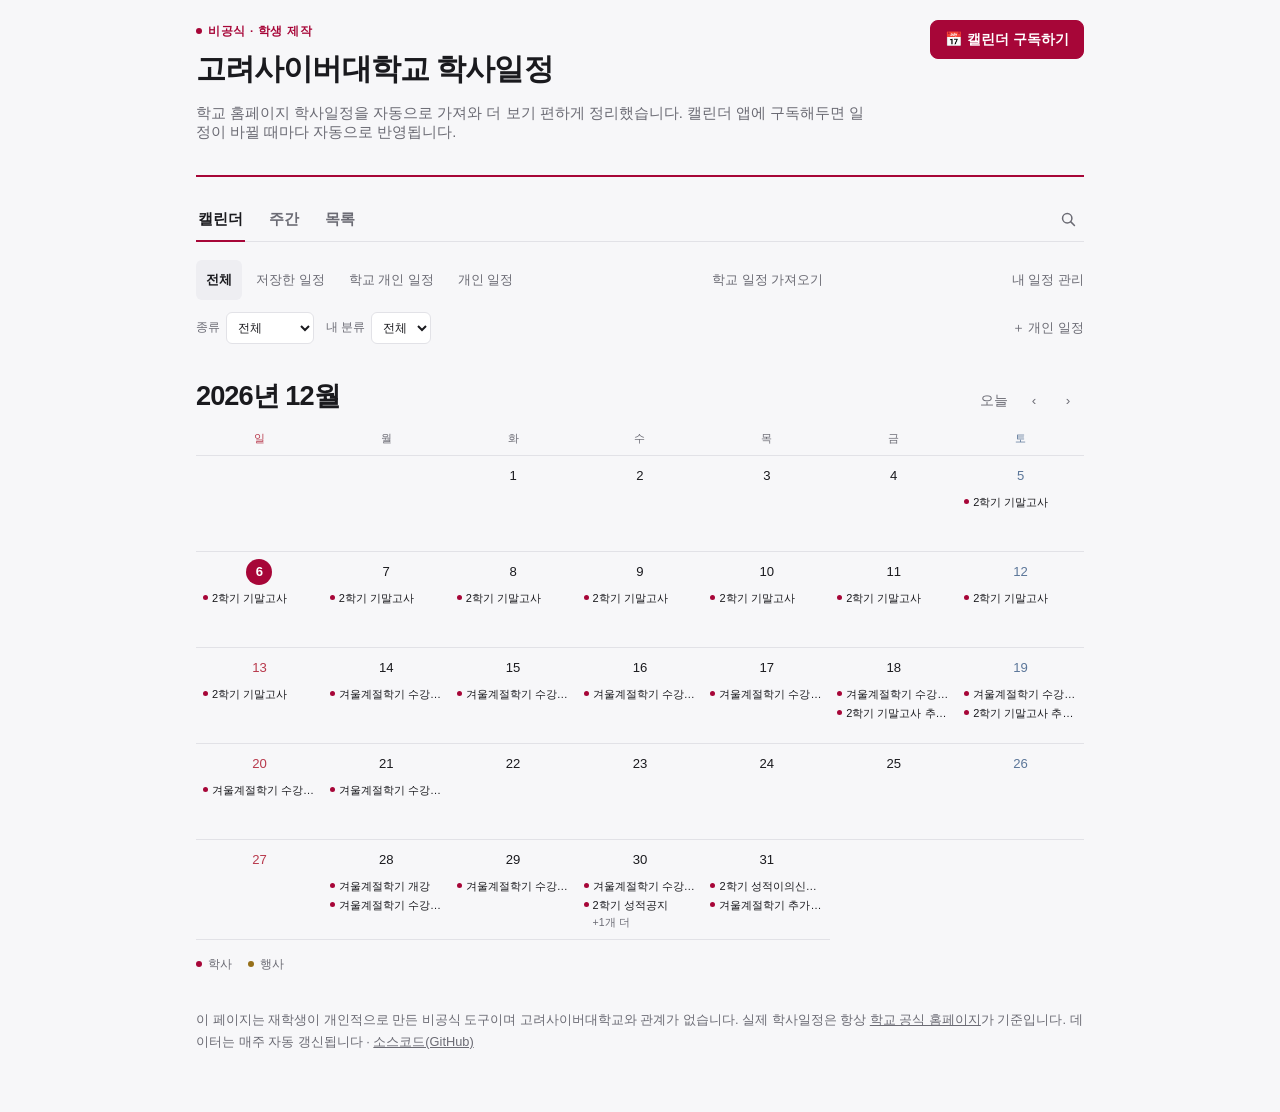
==== commit f13a8971: "feat: share school schedule data across web and app adapters" ====
--- a/docs/index.html
+++ b/docs/index.html
@@ -358,15 +358,17 @@
   </div>
 
   <div class="feature-toolbar">
-    <div class="scope-controls" aria-label="일정 범위"><button class="scope selected" data-scope="all" aria-pressed="true">전체</button><button class="scope" data-scope="saved" aria-pressed="false">저장한 일정 <span id="saved-count"></span></button><button class="scope" data-scope="personal" aria-pressed="false">개인 일정</button></div>
+    <div class="scope-controls" aria-label="일정 범위"><button class="scope selected" data-scope="all" aria-pressed="true">전체</button><button class="scope" data-scope="saved" aria-pressed="false">저장한 일정 <span id="saved-count"></span></button><button class="scope" data-scope="school" aria-pressed="false">학교 개인 일정</button><button class="scope" data-scope="personal" aria-pressed="false">개인 일정</button></div>
+    <button class="text-button" id="school-import" data-needs-storage>학교 일정 가져오기</button>
     <button class="text-button" id="manage-open">내 일정 관리</button>
   </div>
   <div class="filter-controls">
-    <label>종류 <select id="category-filter"><option value="all">전체</option><option value="registration">신청·납부</option><option value="exam">시험</option><option value="holiday">휴일</option><option value="academic">학사</option><option value="notice">성적·공지</option><option value="personal">개인</option></select></label>
+    <label>종류 <select id="category-filter"><option value="all">전체</option><option value="registration">신청·납부</option><option value="exam">시험</option><option value="holiday">휴일</option><option value="academic">학사</option><option value="notice">성적·공지</option><option value="personal">개인</option><option value="activity">학습활동</option><option value="attendance">출석</option></select></label>
     <label>내 분류 <select id="tag-filter"><option value="">전체</option></select></label>
     <button class="text-button" id="reset-filters" hidden>초기화</button>
     <button class="text-button" id="personal-add" data-needs-storage>＋ 개인 일정</button>
   </div>
+  <p id="school-status" class="note-help" role="status"></p>
   <p id="storage-status" class="note-help" role="status"></p>
   <section class="view" id="view-week" role="tabpanel"><div class="cal-head"><div class="month-label" id="week-label"></div><div class="cal-nav"><button class="btn" id="week-today">오늘</button><button class="btn" id="week-prev" aria-label="이전 주">‹</button><button class="btn" id="week-next" aria-label="다음 주">›</button></div></div><div id="week-days"></div></section>
   <section class="view active" id="view-calendar" role="tabpanel">
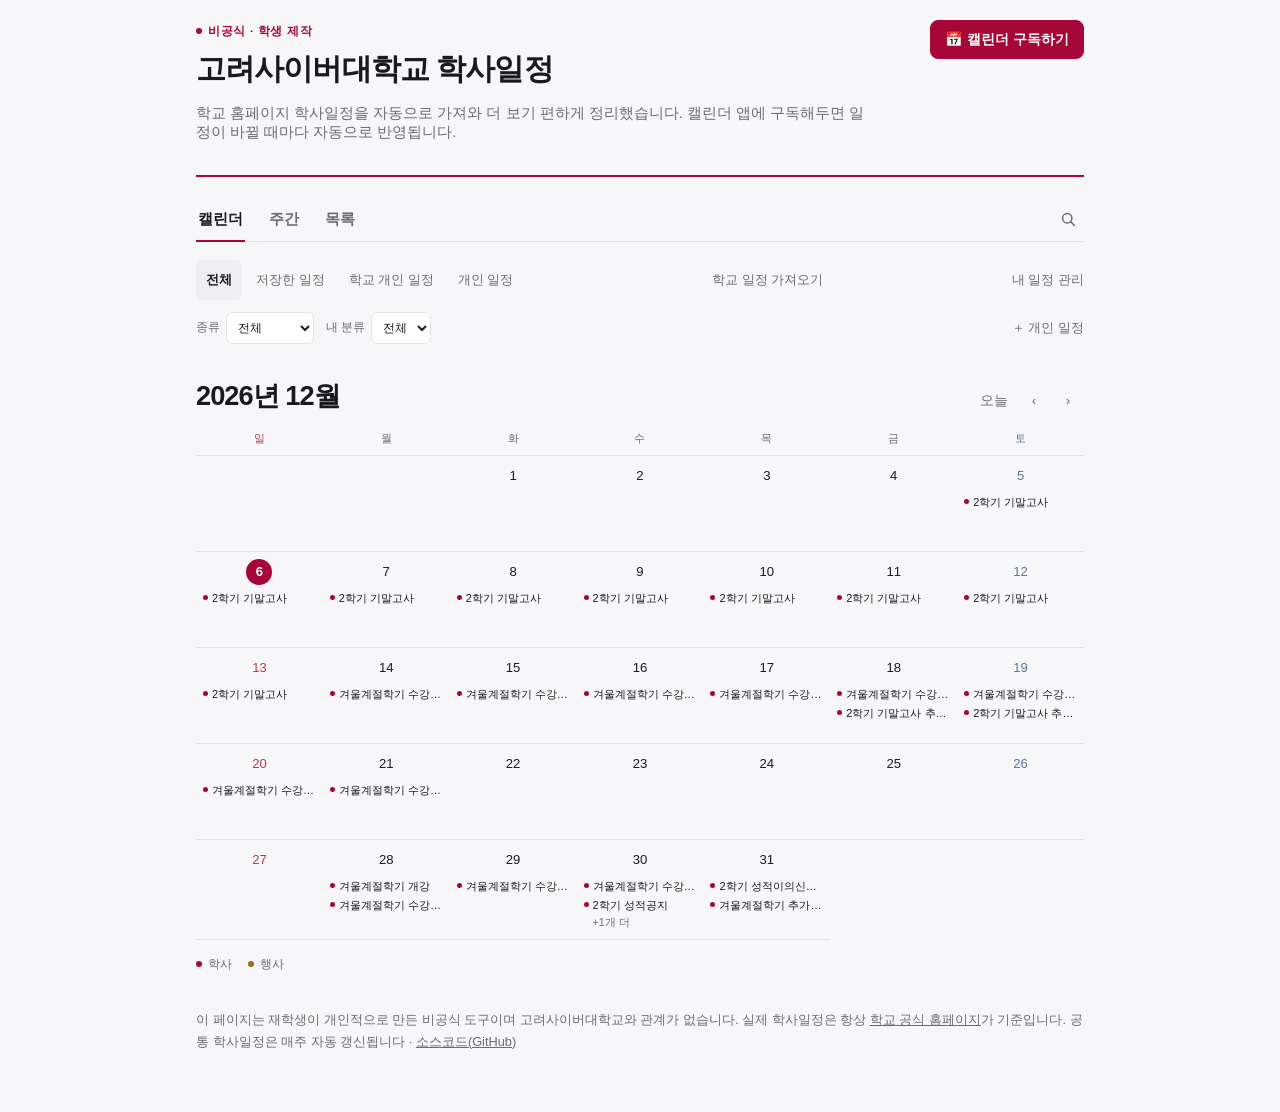
==== commit d38bcaa8: "fix: preserve unknown school completion status" ====
--- a/docs/index.html
+++ b/docs/index.html
@@ -399,7 +399,7 @@
   <footer class="foot">
     이 페이지는 재학생이 개인적으로 만든 비공식 도구이며 고려사이버대학교와 관계가 없습니다.
     실제 학사일정은 항상 <a href="https://www.cuk.edu/cms/FrCon/index.do?MENU_ID=590" target="_blank" rel="noopener">학교 공식 홈페이지</a>가 기준입니다.
-    데이터는 매주 자동 갱신됩니다 · <a href="https://github.com/KCU-Hub/kcu-schedule" target="_blank" rel="noopener">소스코드(GitHub)</a>
+    공통 학사일정은 매주 자동 갱신됩니다 · <a href="https://github.com/KCU-Hub/kcu-schedule" target="_blank" rel="noopener">소스코드(GitHub)</a>
   </footer>
 </div>
 
